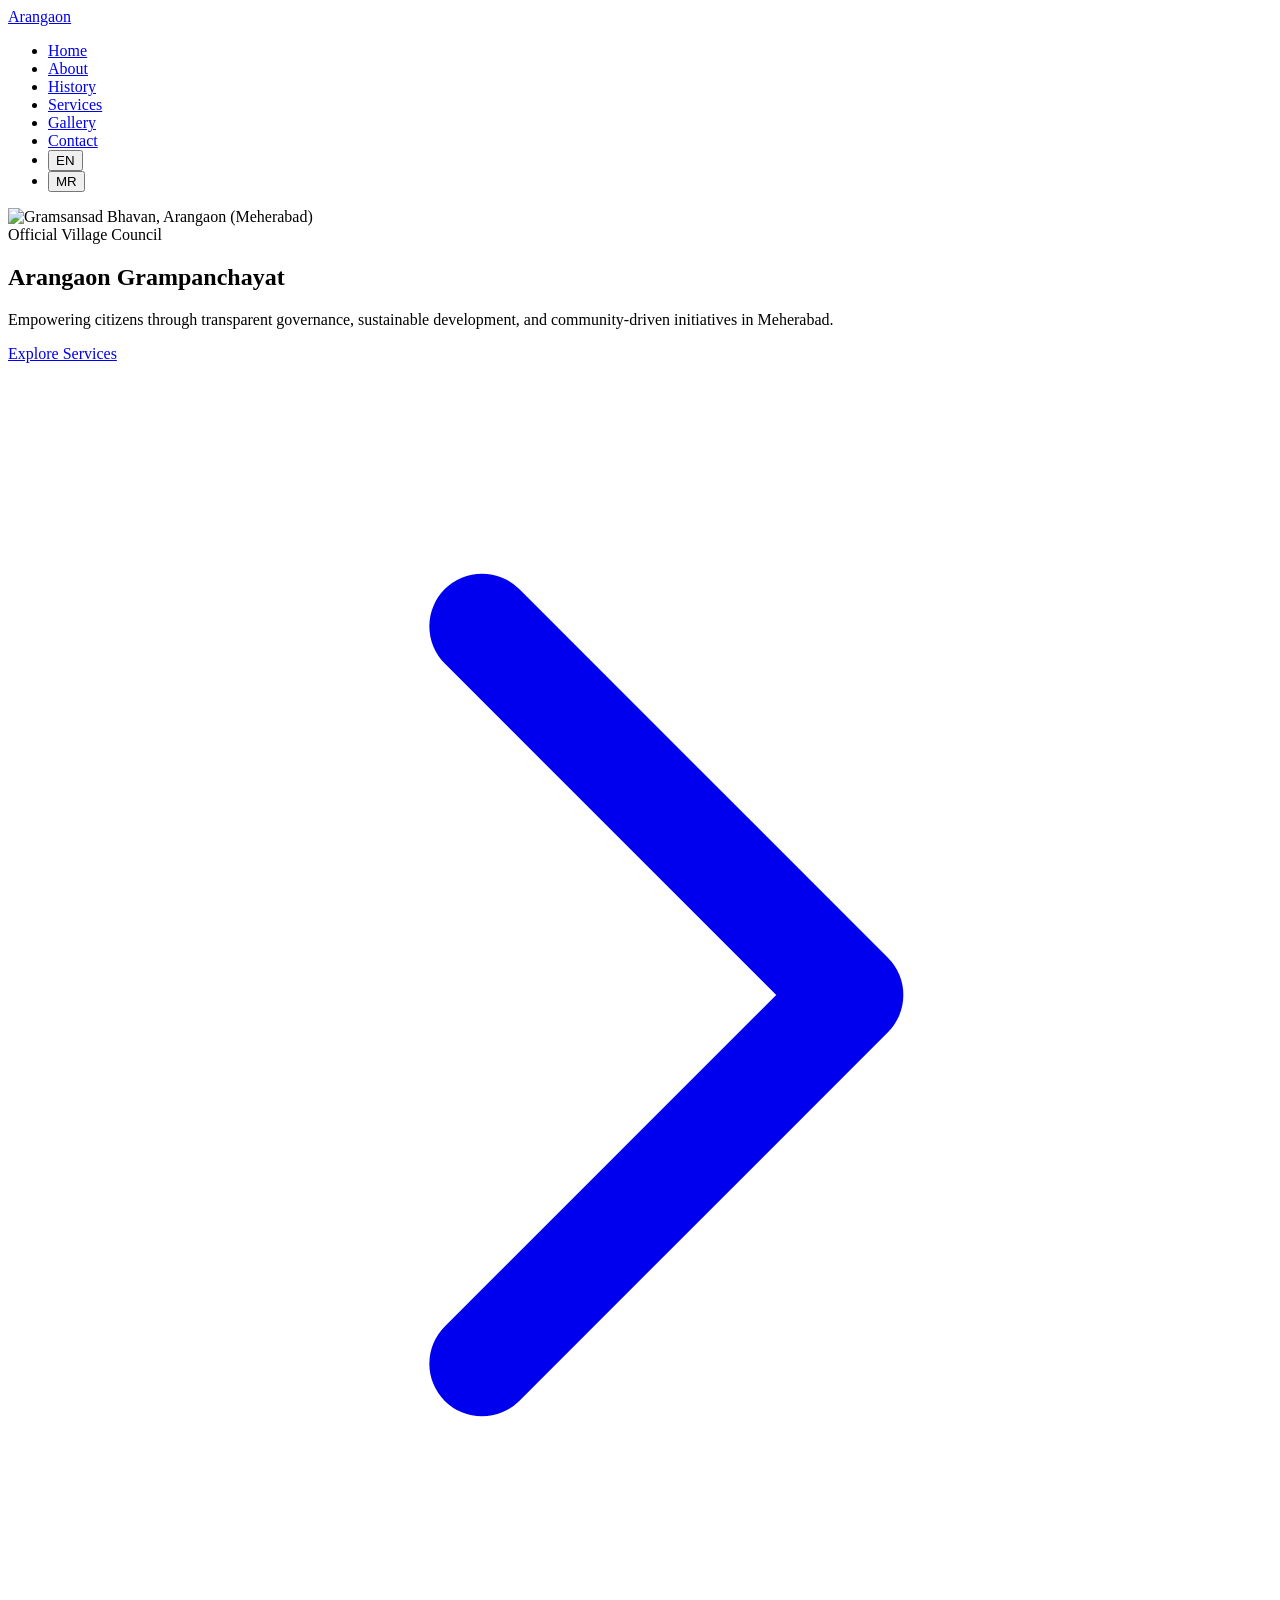
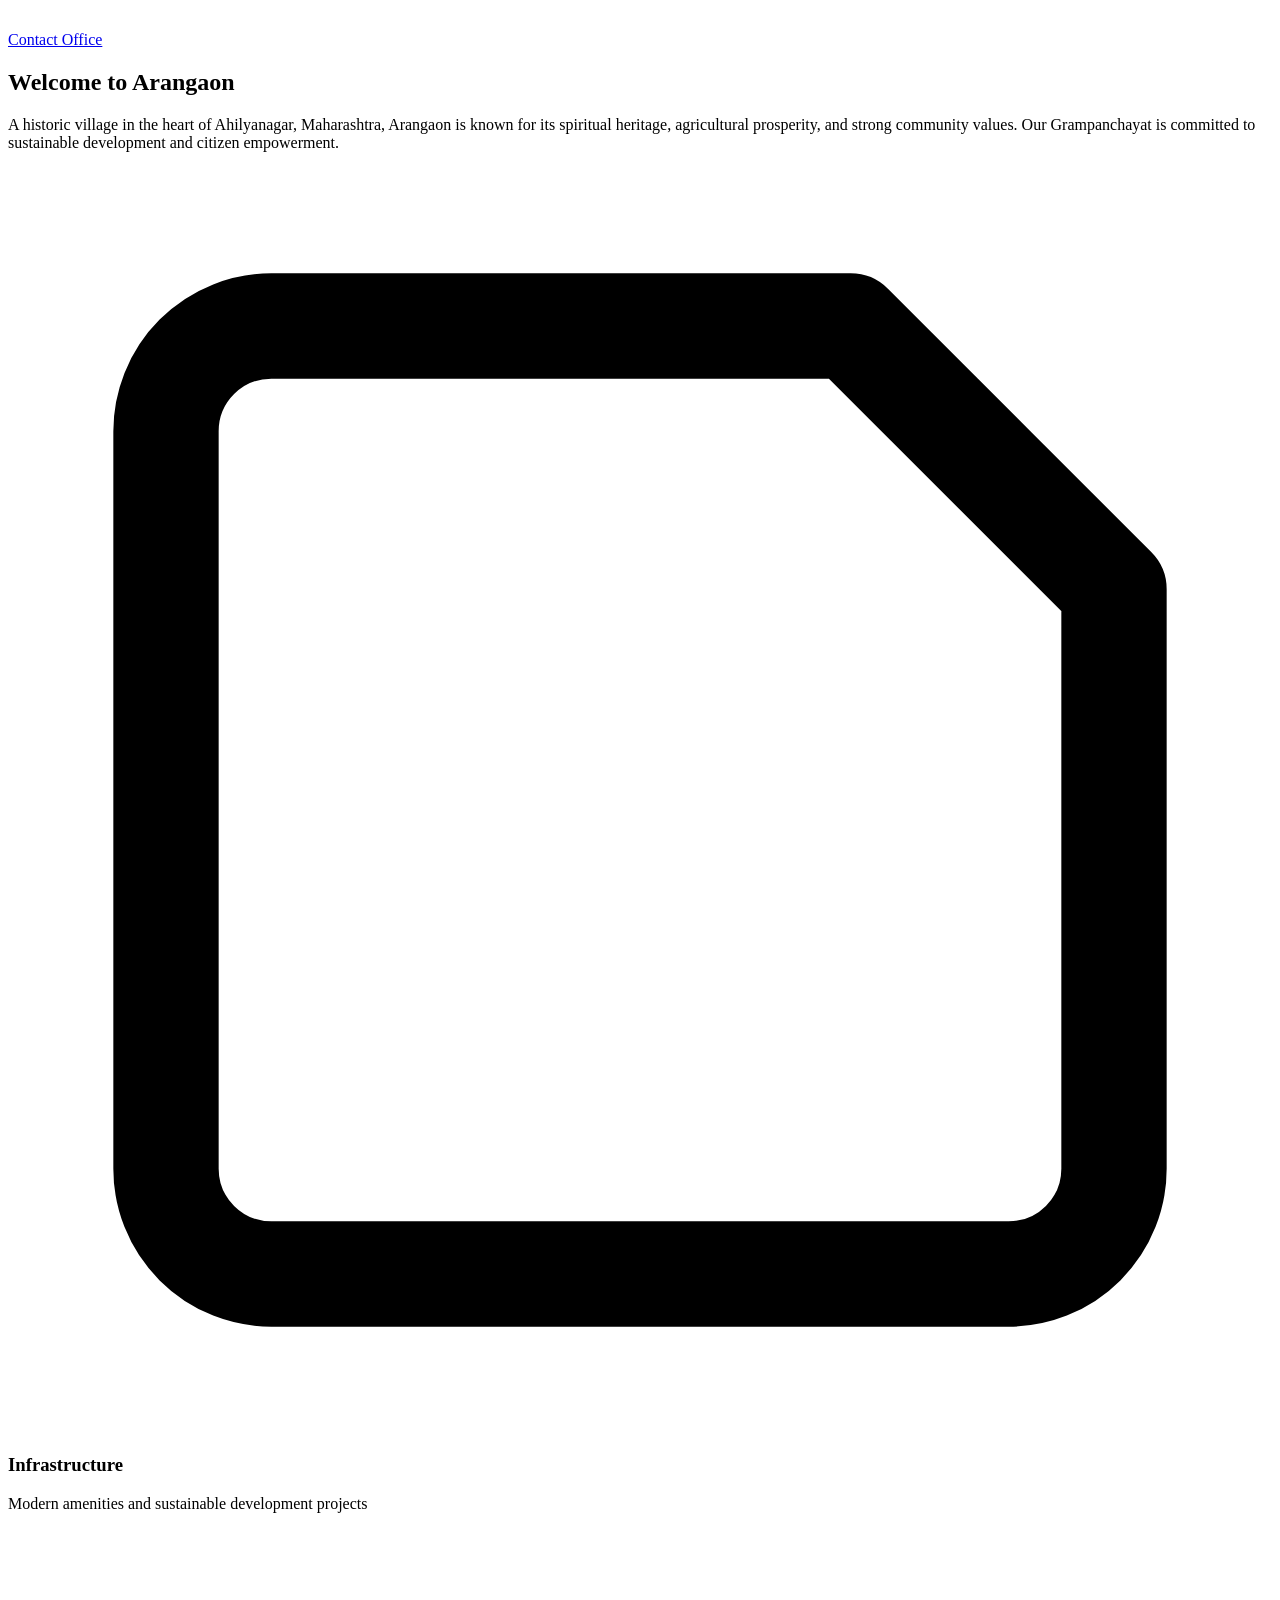
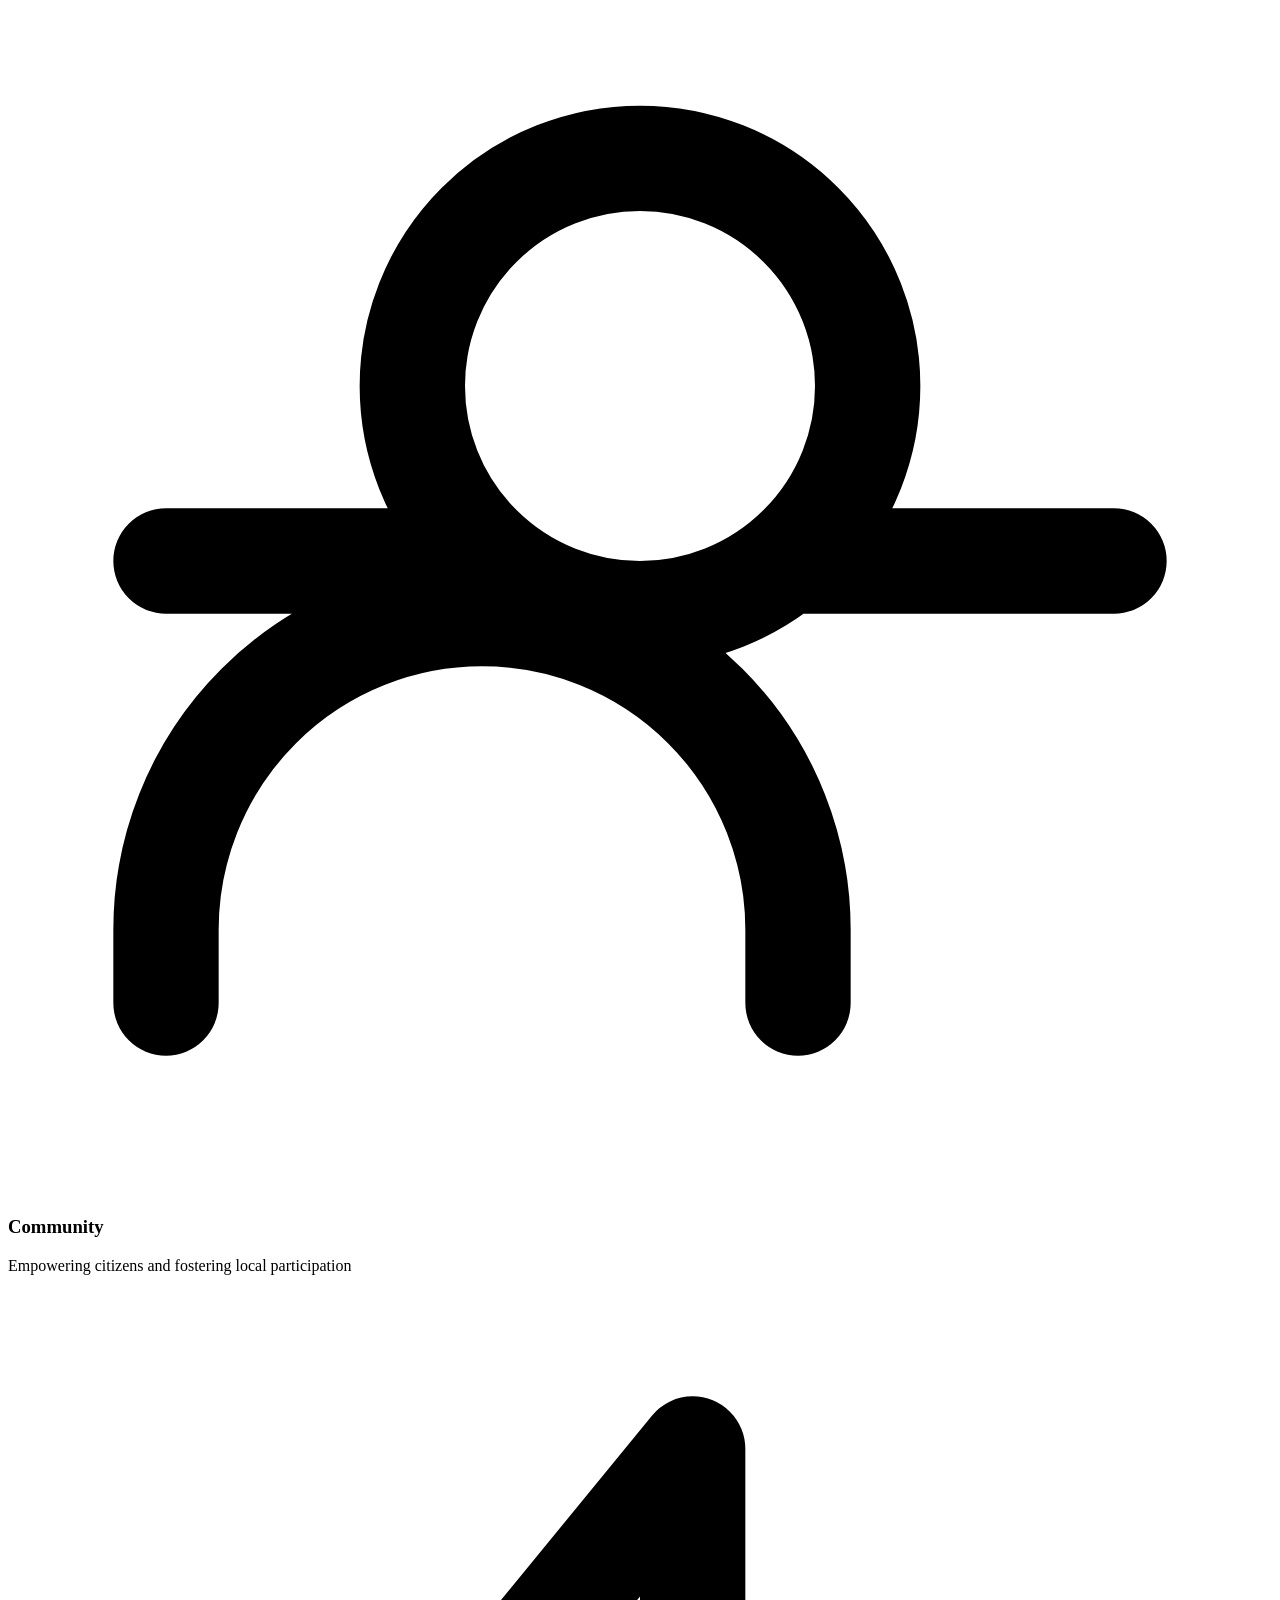
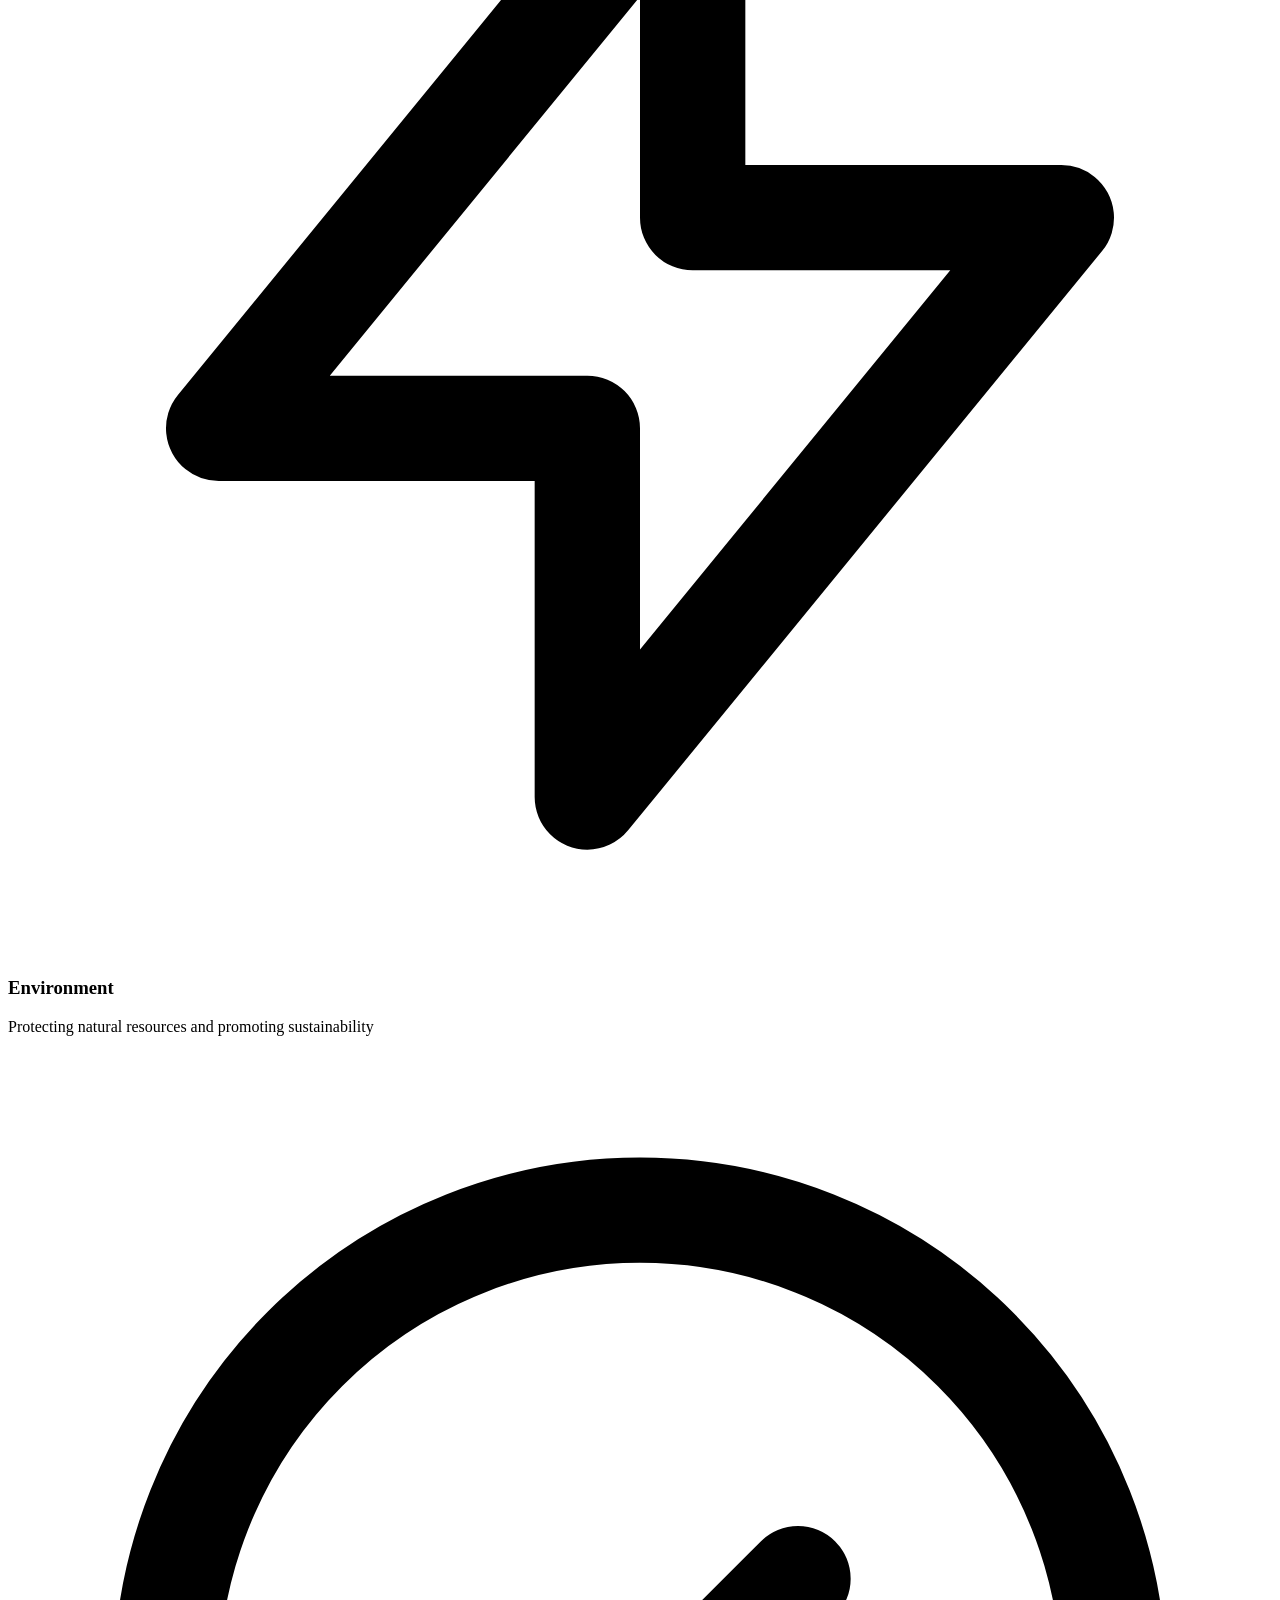
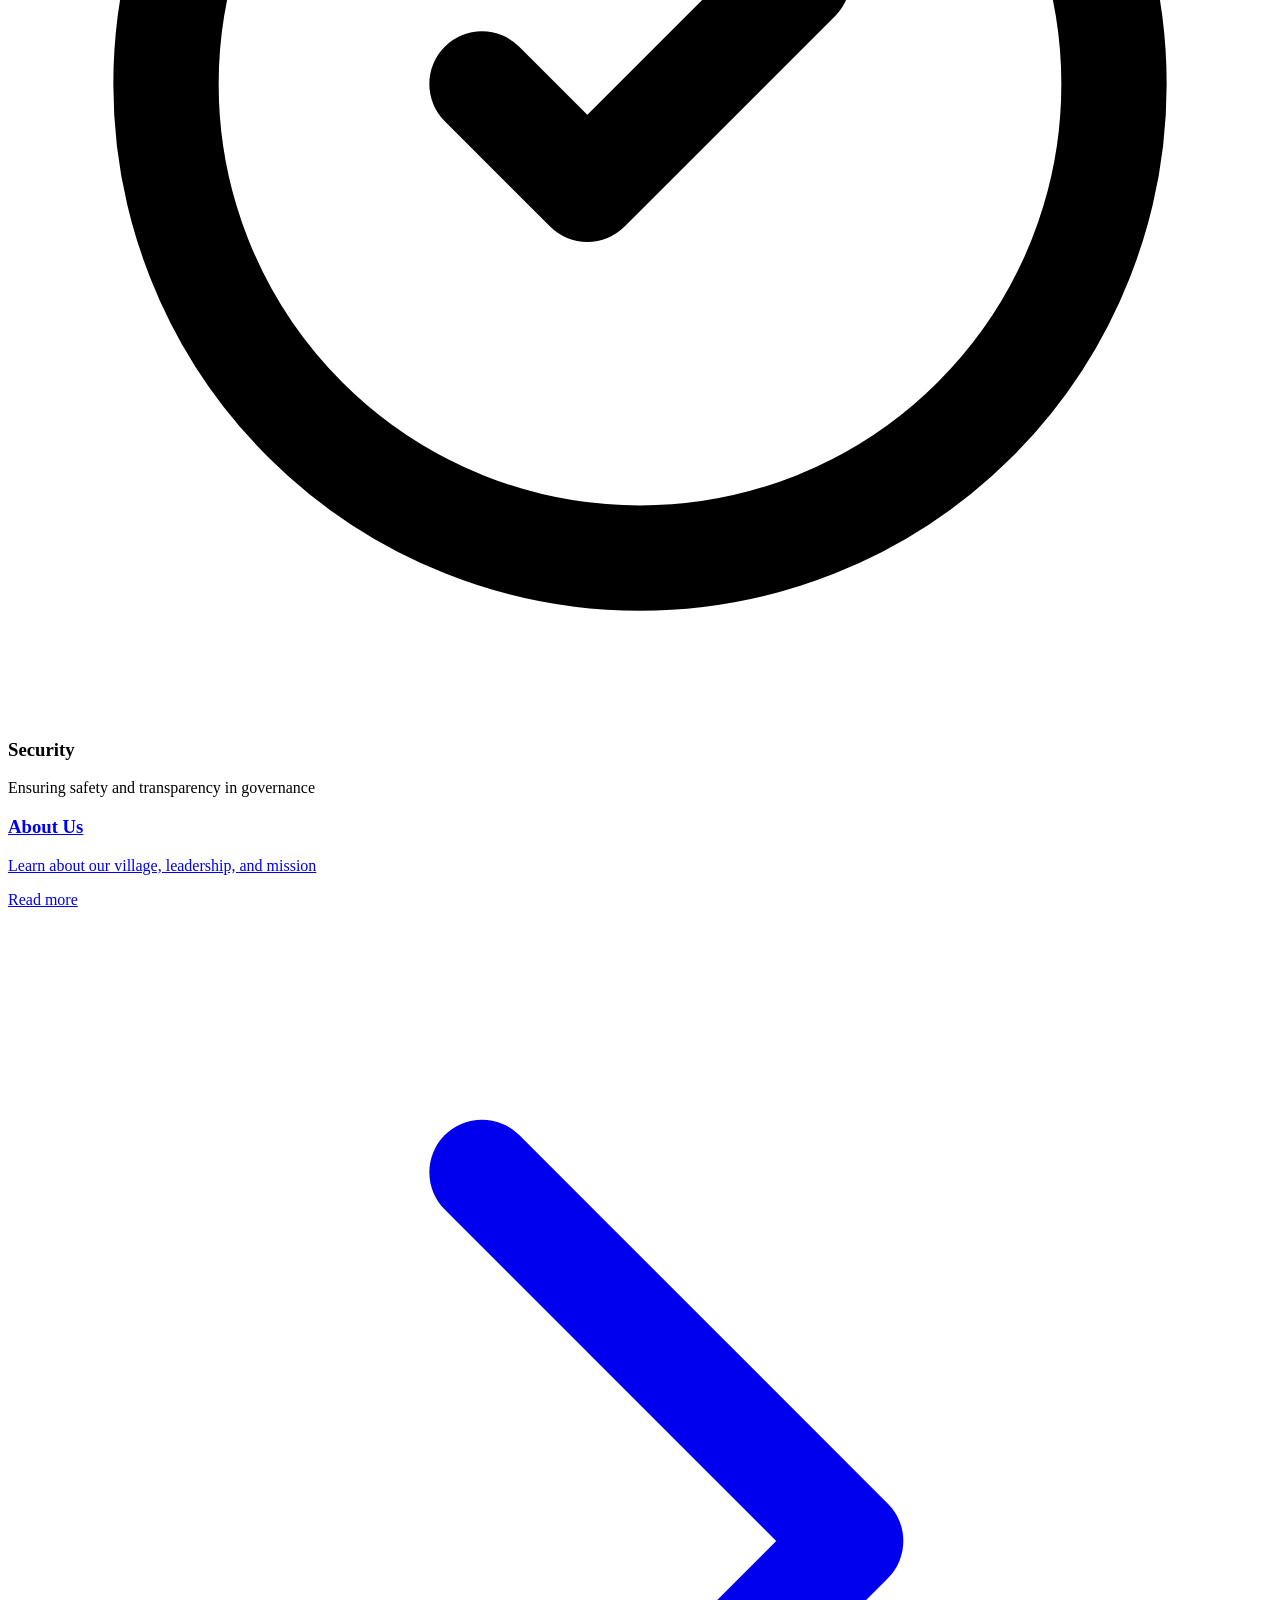
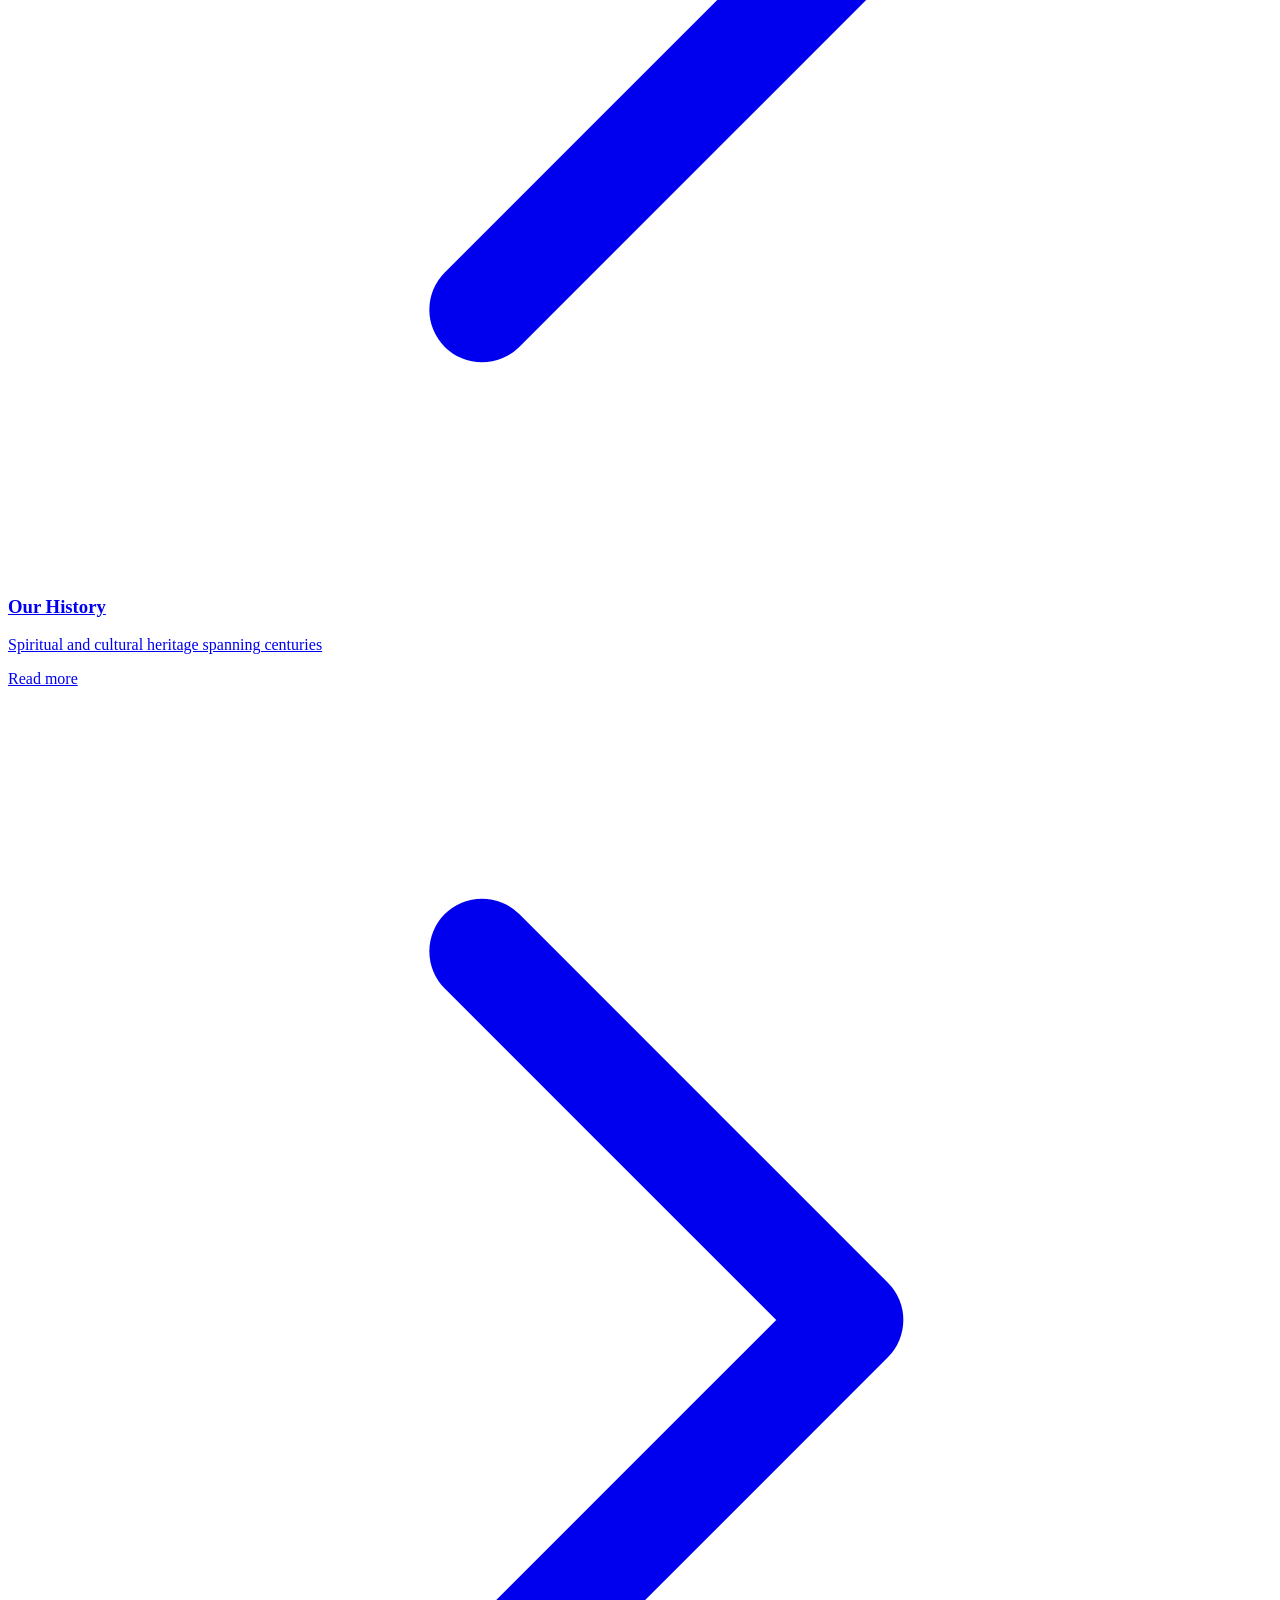
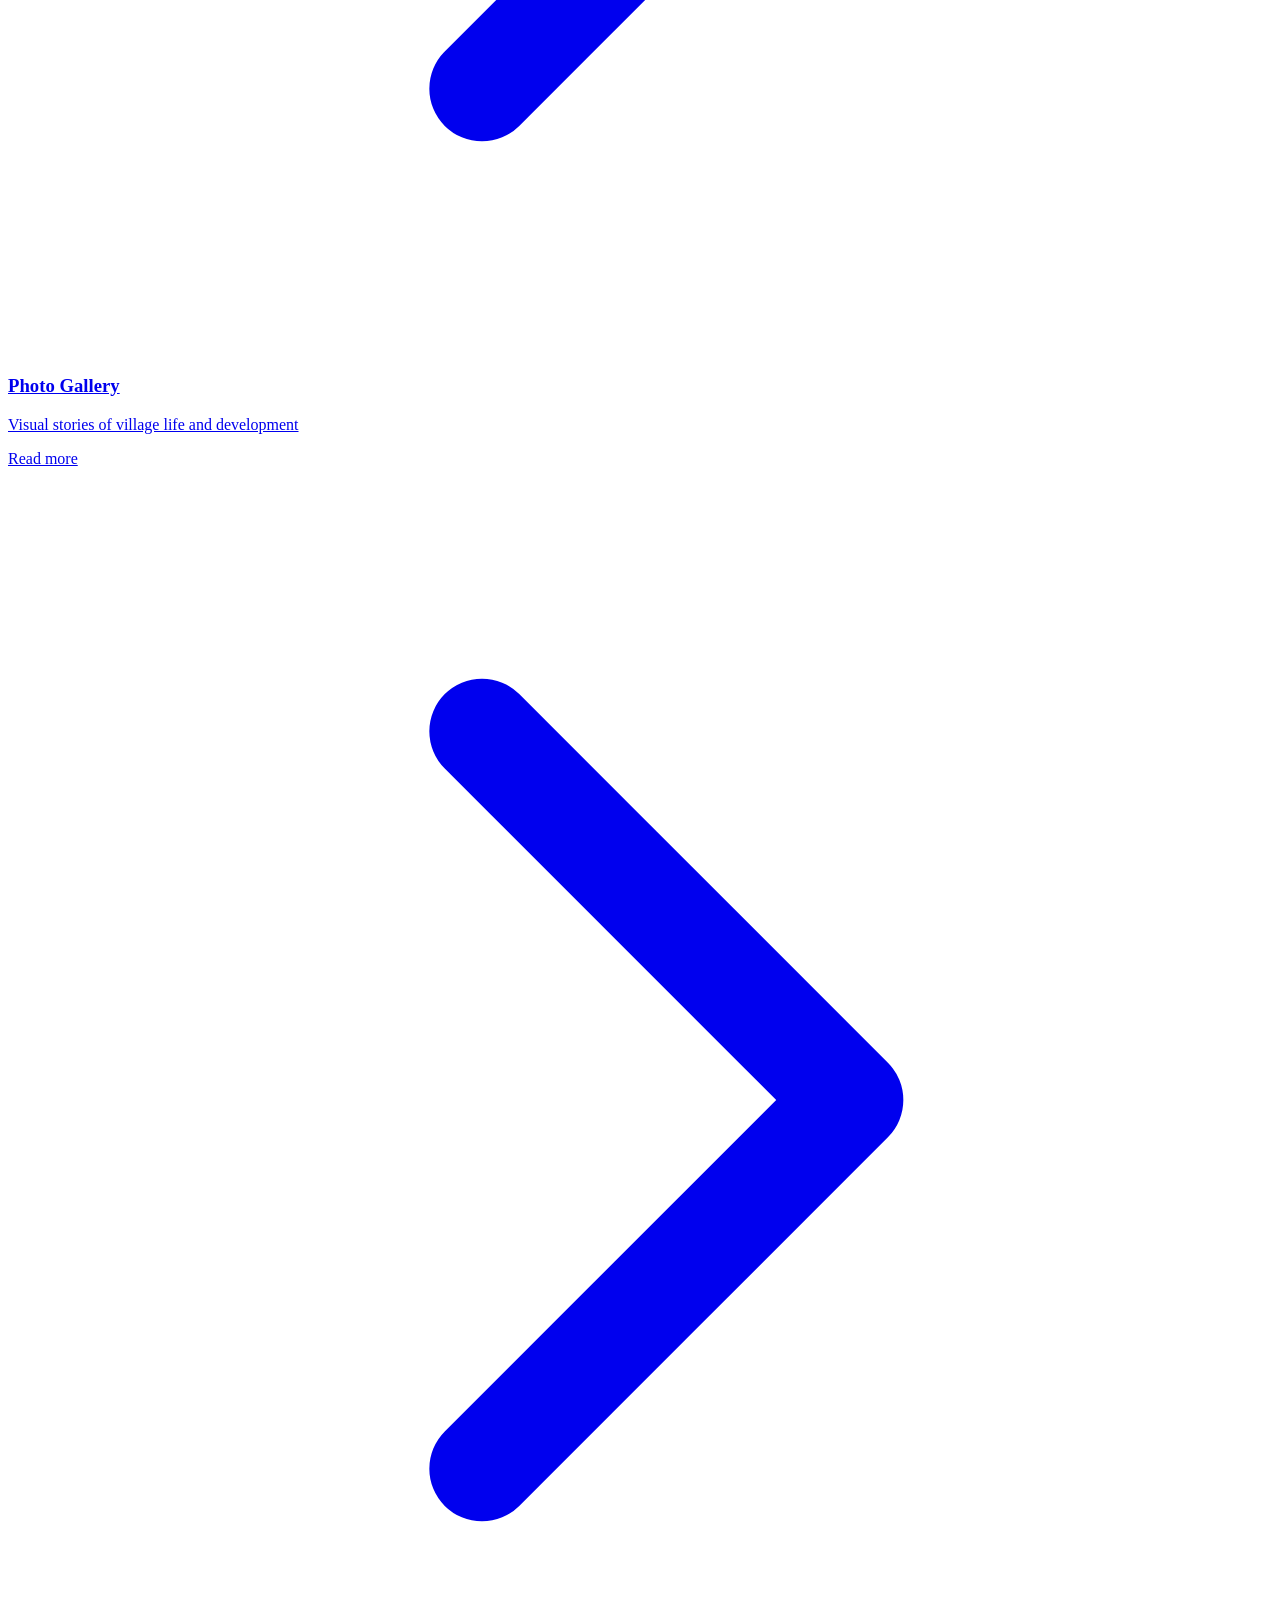
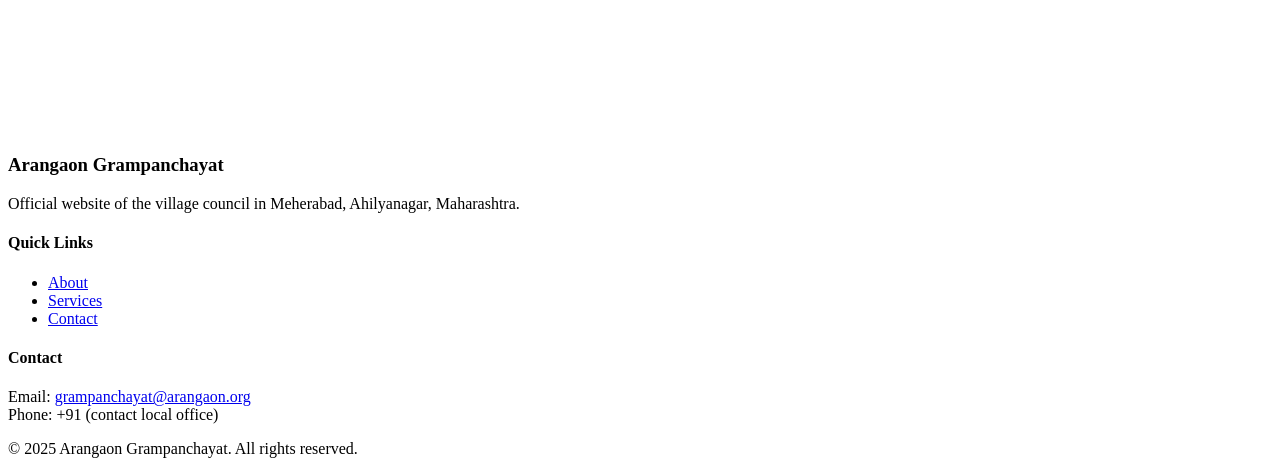
==== index.html @ 2f435598 "Refactor index.html for SEO and layout improvements Updated meta tags for SEO and improved structure" ====
<!DOCTYPE html>
<html lang="en">
<head>
  <meta charset="UTF-8">
  <meta name="viewport" content="width=device-width, initial-scale=1.0">
  <title>Arangaon Grampanchayat (Meherabad) — Home</title>
  <meta name="description" content="Official home of Arangaon Grampanchayat, Meherabad. Transparent governance and citizen services.">
  <meta property="og:title" content="Arangaon Grampanchayat (Meherabad) — Official Website">
  <meta property="og:description" content="Official website of Arangaon Grampanchayat, Meherabad — a historic village in Ahilyanagar, Maharashtra.">
  <meta name="twitter:card" content="summary_large_image">
  <link rel="stylesheet" href="style.css">
</head>
<body>
  <!-- Navigation -->
  <nav class="sticky top-0 z-50 bg-card border-b">
    <div class="container mx-auto px-4 py-3 flex items-center justify-between">
      <a href="index.html" class="font-bold text-lg text-primary">Arangaon</a>
      <ul class="flex items-center gap-2 sm:gap-4">
        <li><a href="index.html" class="active">Home</a></li>
        <li><a href="about.html">About</a></li>
        <li><a href="history.html">History</a></li>
        <li><a href="services.html">Services</a></li>
        <li><a href="gallery.html">Gallery</a></li>
        <li><a href="contact.html">Contact</a></li>
        <li><button class="lang-toggle active" data-lang="en">EN</button></li>
        <li><button class="lang-toggle" data-lang="mr">MR</button></li>
      </ul>
    </div>
  </nav>

  <!-- Hero Section -->
  <section class="bg-background">
    <div class="container mx-auto px-4 pt-6">
      <div class="rounded-xl overflow-hidden border shadow-[var(--shadow-card)] bg-card">
        <img src="assets/grampanchayat-bhavan.jpeg" alt="Gramsansad Bhavan, Arangaon (Meherabad)" class="w-full h-[320px] sm:h-[440px] lg:h-[520px] object-cover object-center">
      </div>
    </div>
    <div class="container mx-auto px-4 py-10">
      <span class="inline-block px-3 py-1 rounded-full bg-accent text-accent-foreground text-xs font-medium tracking-wide" data-i18n="home.tag">Official Village Council</span>
      <h1 class="mt-4 text-3xl sm:text-5xl font-bold max-w-3xl leading-tight text-foreground" data-i18n="home.heroTitle">Arangaon Grampanchayat</h1>
      <p class="mt-4 max-w-2xl text-base sm:text-lg text-muted-foreground" data-i18n="home.heroSubtitle">Empowering citizens through transparent governance, sustainable development, and community-driven initiatives in Meherabad.</p>
      <div class="mt-7 flex flex-wrap gap-3">
        <a href="services.html" class="inline-flex items-center gap-2 px-5 py-2.5 rounded-md bg-primary text-primary-foreground font-semibold shadow-md hover:bg-primary/90">
          <span data-i18n="home.exploreServices">Explore Services</span>
          <svg class="h-4 w-4" fill="none" stroke="currentColor" viewBox="0 0 24 24"><path stroke-linecap="round" stroke-linejoin="round" stroke-width="2" d="M9 5l7 7-7 7"></path></svg>
        </a>
        <a href="contact.html" class="inline-flex items-center gap-2 px-5 py-2.5 rounded-md border border-border hover:bg-muted font-medium text-foreground">
          <span data-i18n="home.contactOffice">Contact Office</span>
        </a>
      </div>
    </div>
  </section>

  <!-- Welcome Section -->
  <section class="container mx-auto px-4 py-14">
    <div class="max-w-3xl">
      <h2 class="text-2xl sm:text-3xl font-bold text-foreground" data-i18n="home.welcomeTitle">Welcome to Arangaon</h2>
      <p class="mt-4 text-muted-foreground leading-relaxed" data-i18n="home.welcomeBody">A historic village in the heart of Ahilyanagar, Maharashtra, Arangaon is known for its spiritual heritage, agricultural prosperity, and strong community values. Our Grampanchayat is committed to sustainable development and citizen empowerment.</p>
    </div>
  </section>

  <!-- Highlights Section -->
  <section class="bg-[var(--gradient-warm)] border-y">
    <div class="container mx-auto px-4 py-14 grid gap-5 sm:grid-cols-2 lg:grid-cols-4">
      <div class="bg-card rounded-xl p-5 shadow-[var(--shadow-card)] border">
        <div class="h-10 w-10 rounded-lg bg-accent text-accent-foreground grid place-items-center mb-3">
          <svg class="h-5 w-5" fill="none" stroke="currentColor" viewBox="0 0 24 24"><path stroke-linecap="round" stroke-linejoin="round" stroke-width="2" d="M19 21H5a2 2 0 01-2-2V5a2 2 0 012-2h11l5 5v11a2 2 0 01-2 2z"></path></svg>
        </div>
        <h3 class="font-semibold" data-i18n="home.h1.title">Infrastructure</h3>
        <p class="text-sm text-muted-foreground mt-1" data-i18n="home.h1.text">Modern amenities and sustainable development projects</p>
      </div>
      <div class="bg-card rounded-xl p-5 shadow-[var(--shadow-card)] border">
        <div class="h-10 w-10 rounded-lg bg-accent text-accent-foreground grid place-items-center mb-3">
          <svg class="h-5 w-5" fill="none" stroke="currentColor" viewBox="0 0 24 24"><path stroke-linecap="round" stroke-linejoin="round" stroke-width="2" d="M12 4.354a4 4 0 110 8.646 4 4 0 010-8.646M3 20.394V19a6 6 0 0112 0v1.394M9 12H3m18 0h-6"></path></svg>
        </div>
        <h3 class="font-semibold" data-i18n="home.h2.title">Community</h3>
        <p class="text-sm text-muted-foreground mt-1" data-i18n="home.h2.text">Empowering citizens and fostering local participation</p>
      </div>
      <div class="bg-card rounded-xl p-5 shadow-[var(--shadow-card)] border">
        <div class="h-10 w-10 rounded-lg bg-accent text-accent-foreground grid place-items-center mb-3">
          <svg class="h-5 w-5" fill="none" stroke="currentColor" viewBox="0 0 24 24"><path stroke-linecap="round" stroke-linejoin="round" stroke-width="2" d="M13 10V3L4 14h7v7l9-11h-7z"></path></svg>
        </div>
        <h3 class="font-semibold" data-i18n="home.h3.title">Environment</h3>
        <p class="text-sm text-muted-foreground mt-1" data-i18n="home.h3.text">Protecting natural resources and promoting sustainability</p>
      </div>
      <div class="bg-card rounded-xl p-5 shadow-[var(--shadow-card)] border">
        <div class="h-10 w-10 rounded-lg bg-accent text-accent-foreground grid place-items-center mb-3">
          <svg class="h-5 w-5" fill="none" stroke="currentColor" viewBox="0 0 24 24"><path stroke-linecap="round" stroke-linejoin="round" stroke-width="2" d="M9 12l2 2 4-4m6 2a9 9 0 11-18 0 9 9 0 0118 0z"></path></svg>
        </div>
        <h3 class="font-semibold" data-i18n="home.h4.title">Security</h3>
        <p class="text-sm text-muted-foreground mt-1" data-i18n="home.h4.text">Ensuring safety and transparency in governance</p>
      </div>
    </div>
  </section>

  <!-- Quick Links -->
  <section class="container mx-auto px-4 py-16 grid gap-6 md:grid-cols-3">
    <a href="about.html" class="group rounded-xl border bg-card p-6 hover:shadow-[var(--shadow-elegant)] transition-shadow">
      <h3 class="font-bold text-lg group-hover:text-primary" data-i18n="home.q1.title">About Us</h3>
      <p class="text-sm text-muted-foreground mt-2" data-i18n="home.q1.text">Learn about our village, leadership, and mission</p>
      <span class="inline-flex items-center gap-1 text-primary text-sm font-medium mt-4">
        <span data-i18n="home.readMore">Read more</span>
        <svg class="h-4 w-4" fill="none" stroke="currentColor" viewBox="0 0 24 24"><path stroke-linecap="round" stroke-linejoin="round" stroke-width="2" d="M9 5l7 7-7 7"></path></svg>
      </span>
    </a>
    <a href="history.html" class="group rounded-xl border bg-card p-6 hover:shadow-[var(--shadow-elegant)] transition-shadow">
      <h3 class="font-bold text-lg group-hover:text-primary" data-i18n="home.q2.title">Our History</h3>
      <p class="text-sm text-muted-foreground mt-2" data-i18n="home.q2.text">Spiritual and cultural heritage spanning centuries</p>
      <span class="inline-flex items-center gap-1 text-primary text-sm font-medium mt-4">
        <span data-i18n="home.readMore">Read more</span>
        <svg class="h-4 w-4" fill="none" stroke="currentColor" viewBox="0 0 24 24"><path stroke-linecap="round" stroke-linejoin="round" stroke-width="2" d="M9 5l7 7-7 7"></path></svg>
      </span>
    </a>
    <a href="gallery.html" class="group rounded-xl border bg-card p-6 hover:shadow-[var(--shadow-elegant)] transition-shadow">
      <h3 class="font-bold text-lg group-hover:text-primary" data-i18n="home.q3.title">Photo Gallery</h3>
      <p class="text-sm text-muted-foreground mt-2" data-i18n="home.q3.text">Visual stories of village life and development</p>
      <span class="inline-flex items-center gap-1 text-primary text-sm font-medium mt-4">
        <span data-i18n="home.readMore">Read more</span>
        <svg class="h-4 w-4" fill="none" stroke="currentColor" viewBox="0 0 24 24"><path stroke-linecap="round" stroke-linejoin="round" stroke-width="2" d="M9 5l7 7-7 7"></path></svg>
      </span>
    </a>
  </section>

  <!-- Footer -->
  <footer class="bg-card border-t mt-16">
    <div class="container mx-auto px-4 py-8">
      <div class="grid gap-8 md:grid-cols-3 mb-8">
        <div>
          <h3 class="font-bold text-foreground mb-3">Arangaon Grampanchayat</h3>
          <p class="text-sm text-muted-foreground">Official website of the village council in Meherabad, Ahilyanagar, Maharashtra.</p>
        </div>
        <div>
          <h4 class="font-semibold text-foreground mb-3">Quick Links</h4>
          <ul class="space-y-2 text-sm">
            <li><a href="about.html" class="text-muted-foreground hover:text-primary">About</a></li>
            <li><a href="services.html" class="text-muted-foreground hover:text-primary">Services</a></li>
            <li><a href="contact.html" class="text-muted-foreground hover:text-primary">Contact</a></li>
          </ul>
        </div>
        <div>
          <h4 class="font-semibold text-foreground mb-3">Contact</h4>
          <p class="text-sm text-muted-foreground">
            Email: <a href="mailto:grampanchayat@arangaon.org" class="text-primary">grampanchayat@arangaon.org</a><br>
            Phone: +91 (contact local office)
          </p>
        </div>
      </div>
      <div class="border-t pt-6 text-center text-sm text-muted-foreground">
        <p>&copy; 2025 Arangaon Grampanchayat. All rights reserved.</p>
      </div>
    </div>
  </footer>

  <script src="app.js"></script>
</body>
</html>
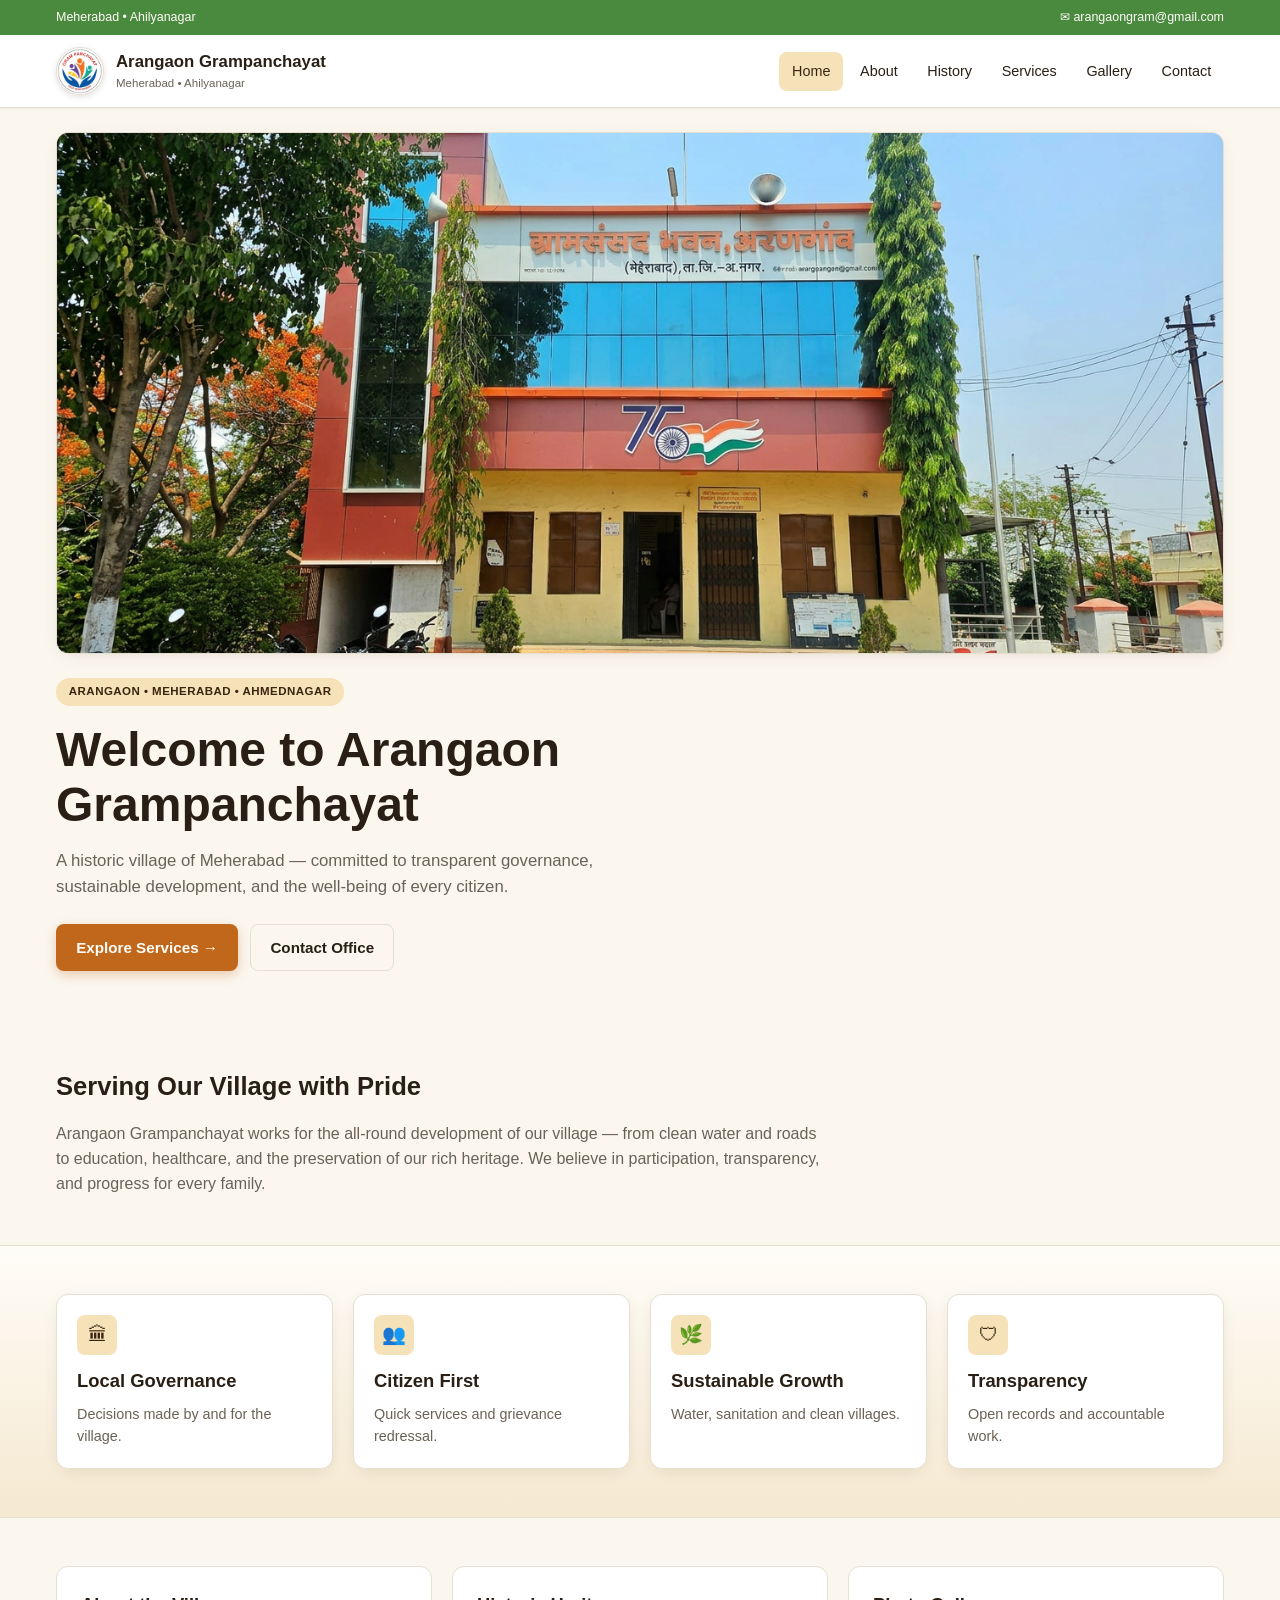
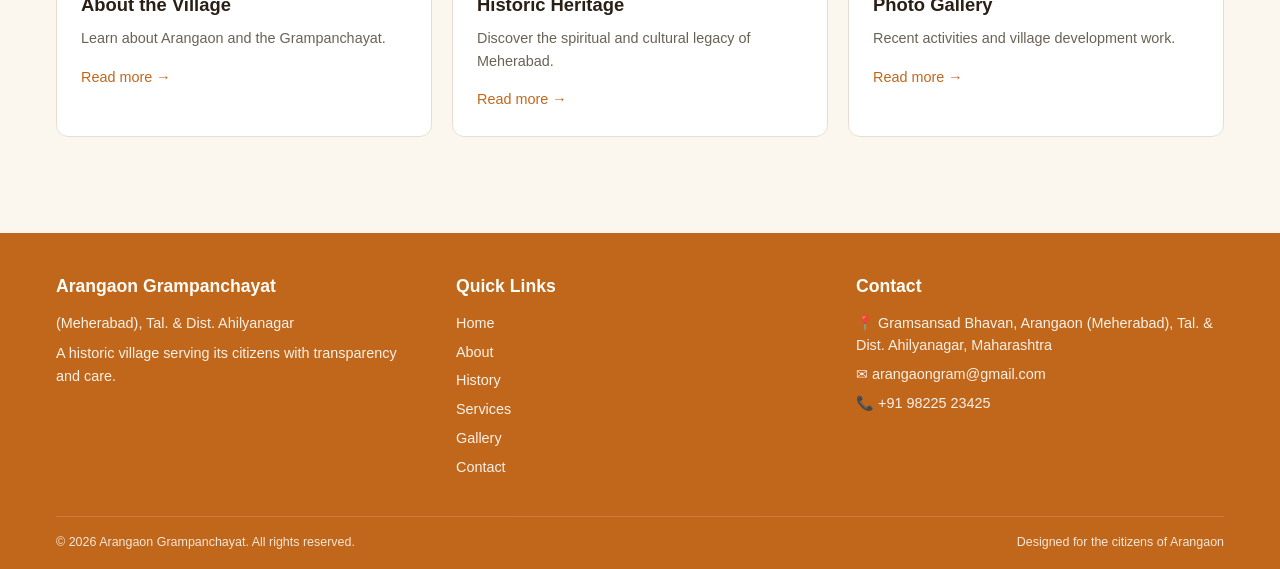
==== commit 81116a9f: "Add files via upload" ====
--- a/index.html
+++ b/index.html
@@ -1,156 +1,104 @@
 <!DOCTYPE html>
 <html lang="en">
 <head>
-  <meta charset="UTF-8">
-  <meta name="viewport" content="width=device-width, initial-scale=1.0">
-  <title>Arangaon Grampanchayat (Meherabad) — Home</title>
-  <meta name="description" content="Official home of Arangaon Grampanchayat, Meherabad. Transparent governance and citizen services.">
-  <meta property="og:title" content="Arangaon Grampanchayat (Meherabad) — Official Website">
-  <meta property="og:description" content="Official website of Arangaon Grampanchayat, Meherabad — a historic village in Ahilyanagar, Maharashtra.">
-  <meta name="twitter:card" content="summary_large_image">
-  <link rel="stylesheet" href="style.css">
+<meta charset="UTF-8">
+<meta name="viewport" content="width=device-width, initial-scale=1.0">
+<title>Arangaon Grampanchayat (Meherabad) — Home</title>
+<meta name="description" content="Official home of Arangaon Grampanchayat, Meherabad. Transparent governance and citizen services.">
+<link rel="stylesheet" href="styles.css">
+<link rel="icon" href="assets/grampanchayat-logo.webp">
 </head>
 <body>
-  <!-- Navigation -->
-  <nav class="sticky top-0 z-50 bg-card border-b">
-    <div class="container mx-auto px-4 py-3 flex items-center justify-between">
-      <a href="index.html" class="font-bold text-lg text-primary">Arangaon</a>
-      <ul class="flex items-center gap-2 sm:gap-4">
-        <li><a href="index.html" class="active">Home</a></li>
-        <li><a href="about.html">About</a></li>
-        <li><a href="history.html">History</a></li>
-        <li><a href="services.html">Services</a></li>
-        <li><a href="gallery.html">Gallery</a></li>
-        <li><a href="contact.html">Contact</a></li>
-        <li><button class="lang-toggle active" data-lang="en">EN</button></li>
-        <li><button class="lang-toggle" data-lang="mr">MR</button></li>
-      </ul>
+<div class="utility">
+  <div class="container">
+    <span>Meherabad • Ahilyanagar</span>
+    <a href="mailto:arangaongram@gmail.com">✉ arangaongram@gmail.com</a>
+  </div>
+</div>
+<header class="site-header">
+  <div class="container">
+    <a href="index.html" class="brand">
+      <img src="assets/grampanchayat-logo.webp" alt="Arangaon Grampanchayat logo">
+      <div>
+        <div class="name">Arangaon Grampanchayat</div>
+        <div class="loc">Meherabad • Ahilyanagar</div>
+      </div>
+    </a>
+    <nav class="nav"><a href="index.html" class="active">Home</a><a href="about.html">About</a><a href="history.html">History</a><a href="services.html">Services</a><a href="gallery.html">Gallery</a><a href="contact.html">Contact</a></nav>
+  </div>
+</header>
+<main>
+<section style="padding-top:1.5rem;">
+  <div class="container">
+    <div class="hero-image">
+      <img src="assets/grampanchayat-bhavan.jpeg" alt="Gramsansad Bhavan, Arangaon (Meherabad)">
     </div>
-  </nav>
+    <span class="tag">ARANGAON • MEHERABAD • AHMEDNAGAR</span>
+    <h1 class="hero-title">Welcome to Arangaon Grampanchayat</h1>
+    <p class="hero-sub">A historic village of Meherabad — committed to transparent governance, sustainable development, and the well-being of every citizen.</p>
+    <div class="hero-cta">
+      <a class="btn btn-primary" href="services.html">Explore Services →</a>
+      <a class="btn btn-outline" href="contact.html">Contact Office</a>
+    </div>
+  </div>
+</section>
 
-  <!-- Hero Section -->
-  <section class="bg-background">
-    <div class="container mx-auto px-4 pt-6">
-      <div class="rounded-xl overflow-hidden border shadow-[var(--shadow-card)] bg-card">
-        <img src="assets/grampanchayat-bhavan.jpeg" alt="Gramsansad Bhavan, Arangaon (Meherabad)" class="w-full h-[320px] sm:h-[440px] lg:h-[520px] object-cover object-center">
+<section>
+  <div class="container">
+    <div style="max-width:48rem;">
+      <h2>Serving Our Village with Pride</h2>
+      <p class="muted mt-2">Arangaon Grampanchayat works for the all-round development of our village — from clean water and roads to education, healthcare, and the preservation of our rich heritage. We believe in participation, transparency, and progress for every family.</p>
+    </div>
+  </div>
+</section>
+
+<section class="warm-band">
+  <div class="container">
+    <div class="grid grid-4">
+      <div class="card"><div class="icon-box">🏛</div><h3>Local Governance</h3><p class="muted mt-1" style="font-size:0.9rem;">Decisions made by and for the village.</p></div>
+      <div class="card"><div class="icon-box">👥</div><h3>Citizen First</h3><p class="muted mt-1" style="font-size:0.9rem;">Quick services and grievance redressal.</p></div>
+      <div class="card"><div class="icon-box">🌿</div><h3>Sustainable Growth</h3><p class="muted mt-1" style="font-size:0.9rem;">Water, sanitation and clean villages.</p></div>
+      <div class="card"><div class="icon-box">🛡</div><h3>Transparency</h3><p class="muted mt-1" style="font-size:0.9rem;">Open records and accountable work.</p></div>
+    </div>
+  </div>
+</section>
+
+<section>
+  <div class="container">
+    <div class="grid grid-3">
+      <a href="about.html" class="qcard"><h3>About the Village</h3><p class="muted mt-1" style="font-size:0.9rem;">Learn about Arangaon and the Grampanchayat.</p><span class="more">Read more →</span></a>
+      <a href="history.html" class="qcard"><h3>Historic Heritage</h3><p class="muted mt-1" style="font-size:0.9rem;">Discover the spiritual and cultural legacy of Meherabad.</p><span class="more">Read more →</span></a>
+      <a href="gallery.html" class="qcard"><h3>Photo Gallery</h3><p class="muted mt-1" style="font-size:0.9rem;">Recent activities and village development work.</p><span class="more">Read more →</span></a>
+    </div>
+  </div>
+</section>
+</main>
+<footer class="site-footer">
+  <div class="container">
+    <div class="footer-grid">
+      <div>
+        <h3>Arangaon Grampanchayat</h3>
+        <p style="opacity:0.92;font-size:0.9rem;">(Meherabad), Tal. & Dist. Ahilyanagar</p>
+        <p style="opacity:0.92;font-size:0.9rem;margin-top:0.5rem;">A historic village serving its citizens with transparency and care.</p>
+      </div>
+      <div>
+        <h3>Quick Links</h3>
+        <ul><li><a href="index.html">Home</a></li><li><a href="about.html">About</a></li><li><a href="history.html">History</a></li><li><a href="services.html">Services</a></li><li><a href="gallery.html">Gallery</a></li><li><a href="contact.html">Contact</a></li></ul>
+      </div>
+      <div>
+        <h3>Contact</h3>
+        <ul>
+          <li>📍 Gramsansad Bhavan, Arangaon (Meherabad), Tal. & Dist. Ahilyanagar, Maharashtra</li>
+          <li>✉ <a href="mailto:arangaongram@gmail.com">arangaongram@gmail.com</a></li>
+          <li>📞 +91 98225 23425</li>
+        </ul>
       </div>
     </div>
-    <div class="container mx-auto px-4 py-10">
-      <span class="inline-block px-3 py-1 rounded-full bg-accent text-accent-foreground text-xs font-medium tracking-wide" data-i18n="home.tag">Official Village Council</span>
-      <h1 class="mt-4 text-3xl sm:text-5xl font-bold max-w-3xl leading-tight text-foreground" data-i18n="home.heroTitle">Arangaon Grampanchayat</h1>
-      <p class="mt-4 max-w-2xl text-base sm:text-lg text-muted-foreground" data-i18n="home.heroSubtitle">Empowering citizens through transparent governance, sustainable development, and community-driven initiatives in Meherabad.</p>
-      <div class="mt-7 flex flex-wrap gap-3">
-        <a href="services.html" class="inline-flex items-center gap-2 px-5 py-2.5 rounded-md bg-primary text-primary-foreground font-semibold shadow-md hover:bg-primary/90">
-          <span data-i18n="home.exploreServices">Explore Services</span>
-          <svg class="h-4 w-4" fill="none" stroke="currentColor" viewBox="0 0 24 24"><path stroke-linecap="round" stroke-linejoin="round" stroke-width="2" d="M9 5l7 7-7 7"></path></svg>
-        </a>
-        <a href="contact.html" class="inline-flex items-center gap-2 px-5 py-2.5 rounded-md border border-border hover:bg-muted font-medium text-foreground">
-          <span data-i18n="home.contactOffice">Contact Office</span>
-        </a>
-      </div>
+    <div class="footer-bottom">
+      <span>© 2026 Arangaon Grampanchayat. All rights reserved.</span>
+      <span>Designed for the citizens of Arangaon</span>
     </div>
-  </section>
-
-  <!-- Welcome Section -->
-  <section class="container mx-auto px-4 py-14">
-    <div class="max-w-3xl">
-      <h2 class="text-2xl sm:text-3xl font-bold text-foreground" data-i18n="home.welcomeTitle">Welcome to Arangaon</h2>
-      <p class="mt-4 text-muted-foreground leading-relaxed" data-i18n="home.welcomeBody">A historic village in the heart of Ahilyanagar, Maharashtra, Arangaon is known for its spiritual heritage, agricultural prosperity, and strong community values. Our Grampanchayat is committed to sustainable development and citizen empowerment.</p>
-    </div>
-  </section>
-
-  <!-- Highlights Section -->
-  <section class="bg-[var(--gradient-warm)] border-y">
-    <div class="container mx-auto px-4 py-14 grid gap-5 sm:grid-cols-2 lg:grid-cols-4">
-      <div class="bg-card rounded-xl p-5 shadow-[var(--shadow-card)] border">
-        <div class="h-10 w-10 rounded-lg bg-accent text-accent-foreground grid place-items-center mb-3">
-          <svg class="h-5 w-5" fill="none" stroke="currentColor" viewBox="0 0 24 24"><path stroke-linecap="round" stroke-linejoin="round" stroke-width="2" d="M19 21H5a2 2 0 01-2-2V5a2 2 0 012-2h11l5 5v11a2 2 0 01-2 2z"></path></svg>
-        </div>
-        <h3 class="font-semibold" data-i18n="home.h1.title">Infrastructure</h3>
-        <p class="text-sm text-muted-foreground mt-1" data-i18n="home.h1.text">Modern amenities and sustainable development projects</p>
-      </div>
-      <div class="bg-card rounded-xl p-5 shadow-[var(--shadow-card)] border">
-        <div class="h-10 w-10 rounded-lg bg-accent text-accent-foreground grid place-items-center mb-3">
-          <svg class="h-5 w-5" fill="none" stroke="currentColor" viewBox="0 0 24 24"><path stroke-linecap="round" stroke-linejoin="round" stroke-width="2" d="M12 4.354a4 4 0 110 8.646 4 4 0 010-8.646M3 20.394V19a6 6 0 0112 0v1.394M9 12H3m18 0h-6"></path></svg>
-        </div>
-        <h3 class="font-semibold" data-i18n="home.h2.title">Community</h3>
-        <p class="text-sm text-muted-foreground mt-1" data-i18n="home.h2.text">Empowering citizens and fostering local participation</p>
-      </div>
-      <div class="bg-card rounded-xl p-5 shadow-[var(--shadow-card)] border">
-        <div class="h-10 w-10 rounded-lg bg-accent text-accent-foreground grid place-items-center mb-3">
-          <svg class="h-5 w-5" fill="none" stroke="currentColor" viewBox="0 0 24 24"><path stroke-linecap="round" stroke-linejoin="round" stroke-width="2" d="M13 10V3L4 14h7v7l9-11h-7z"></path></svg>
-        </div>
-        <h3 class="font-semibold" data-i18n="home.h3.title">Environment</h3>
-        <p class="text-sm text-muted-foreground mt-1" data-i18n="home.h3.text">Protecting natural resources and promoting sustainability</p>
-      </div>
-      <div class="bg-card rounded-xl p-5 shadow-[var(--shadow-card)] border">
-        <div class="h-10 w-10 rounded-lg bg-accent text-accent-foreground grid place-items-center mb-3">
-          <svg class="h-5 w-5" fill="none" stroke="currentColor" viewBox="0 0 24 24"><path stroke-linecap="round" stroke-linejoin="round" stroke-width="2" d="M9 12l2 2 4-4m6 2a9 9 0 11-18 0 9 9 0 0118 0z"></path></svg>
-        </div>
-        <h3 class="font-semibold" data-i18n="home.h4.title">Security</h3>
-        <p class="text-sm text-muted-foreground mt-1" data-i18n="home.h4.text">Ensuring safety and transparency in governance</p>
-      </div>
-    </div>
-  </section>
-
-  <!-- Quick Links -->
-  <section class="container mx-auto px-4 py-16 grid gap-6 md:grid-cols-3">
-    <a href="about.html" class="group rounded-xl border bg-card p-6 hover:shadow-[var(--shadow-elegant)] transition-shadow">
-      <h3 class="font-bold text-lg group-hover:text-primary" data-i18n="home.q1.title">About Us</h3>
-      <p class="text-sm text-muted-foreground mt-2" data-i18n="home.q1.text">Learn about our village, leadership, and mission</p>
-      <span class="inline-flex items-center gap-1 text-primary text-sm font-medium mt-4">
-        <span data-i18n="home.readMore">Read more</span>
-        <svg class="h-4 w-4" fill="none" stroke="currentColor" viewBox="0 0 24 24"><path stroke-linecap="round" stroke-linejoin="round" stroke-width="2" d="M9 5l7 7-7 7"></path></svg>
-      </span>
-    </a>
-    <a href="history.html" class="group rounded-xl border bg-card p-6 hover:shadow-[var(--shadow-elegant)] transition-shadow">
-      <h3 class="font-bold text-lg group-hover:text-primary" data-i18n="home.q2.title">Our History</h3>
-      <p class="text-sm text-muted-foreground mt-2" data-i18n="home.q2.text">Spiritual and cultural heritage spanning centuries</p>
-      <span class="inline-flex items-center gap-1 text-primary text-sm font-medium mt-4">
-        <span data-i18n="home.readMore">Read more</span>
-        <svg class="h-4 w-4" fill="none" stroke="currentColor" viewBox="0 0 24 24"><path stroke-linecap="round" stroke-linejoin="round" stroke-width="2" d="M9 5l7 7-7 7"></path></svg>
-      </span>
-    </a>
-    <a href="gallery.html" class="group rounded-xl border bg-card p-6 hover:shadow-[var(--shadow-elegant)] transition-shadow">
-      <h3 class="font-bold text-lg group-hover:text-primary" data-i18n="home.q3.title">Photo Gallery</h3>
-      <p class="text-sm text-muted-foreground mt-2" data-i18n="home.q3.text">Visual stories of village life and development</p>
-      <span class="inline-flex items-center gap-1 text-primary text-sm font-medium mt-4">
-        <span data-i18n="home.readMore">Read more</span>
-        <svg class="h-4 w-4" fill="none" stroke="currentColor" viewBox="0 0 24 24"><path stroke-linecap="round" stroke-linejoin="round" stroke-width="2" d="M9 5l7 7-7 7"></path></svg>
-      </span>
-    </a>
-  </section>
-
-  <!-- Footer -->
-  <footer class="bg-card border-t mt-16">
-    <div class="container mx-auto px-4 py-8">
-      <div class="grid gap-8 md:grid-cols-3 mb-8">
-        <div>
-          <h3 class="font-bold text-foreground mb-3">Arangaon Grampanchayat</h3>
-          <p class="text-sm text-muted-foreground">Official website of the village council in Meherabad, Ahilyanagar, Maharashtra.</p>
-        </div>
-        <div>
-          <h4 class="font-semibold text-foreground mb-3">Quick Links</h4>
-          <ul class="space-y-2 text-sm">
-            <li><a href="about.html" class="text-muted-foreground hover:text-primary">About</a></li>
-            <li><a href="services.html" class="text-muted-foreground hover:text-primary">Services</a></li>
-            <li><a href="contact.html" class="text-muted-foreground hover:text-primary">Contact</a></li>
-          </ul>
-        </div>
-        <div>
-          <h4 class="font-semibold text-foreground mb-3">Contact</h4>
-          <p class="text-sm text-muted-foreground">
-            Email: <a href="mailto:grampanchayat@arangaon.org" class="text-primary">grampanchayat@arangaon.org</a><br>
-            Phone: +91 (contact local office)
-          </p>
-        </div>
-      </div>
-      <div class="border-t pt-6 text-center text-sm text-muted-foreground">
-        <p>&copy; 2025 Arangaon Grampanchayat. All rights reserved.</p>
-      </div>
-    </div>
-  </footer>
-
-  <script src="app.js"></script>
+  </div>
+</footer>
 </body>
-</html>
+</html>
--- a/styles.css
+++ b/styles.css
@@ -0,0 +1,315 @@
+/* Arangaon Grampanchayat — Static Site Styles */
+* { box-sizing: border-box; margin: 0; padding: 0; }
+:root {
+  --bg: #fbf7ef;
+  --fg: #2a1f15;
+  --muted: #6b6256;
+  --muted-bg: #f3eee3;
+  --card: #ffffff;
+  --border: #e6dfd1;
+  --primary: #c1671c;
+  --primary-fg: #fffdf8;
+  --secondary: #4a8a3f;
+  --secondary-fg: #fffdf8;
+  --accent: #f5e2b8;
+  --accent-fg: #3a2510;
+  --shadow-card: 0 4px 20px -8px rgba(60, 30, 10, 0.18);
+  --shadow-elegant: 0 10px 40px -12px rgba(193, 103, 28, 0.28);
+  --gradient-hero: linear-gradient(135deg, #c1671c 0%, #4a8a3f 100%);
+  --gradient-warm: linear-gradient(180deg, #fffdf8 0%, #f5e8d0 100%);
+}
+html { scroll-behavior: smooth; }
+body {
+  font-family: -apple-system, BlinkMacSystemFont, "Segoe UI", Roboto, "Noto Sans Devanagari", Arial, sans-serif;
+  background: var(--bg);
+  color: var(--fg);
+  line-height: 1.55;
+  -webkit-font-smoothing: antialiased;
+}
+img { max-width: 100%; display: block; }
+a { color: inherit; text-decoration: none; }
+a.link { color: var(--primary); }
+a.link:hover { text-decoration: underline; }
+.container { max-width: 1200px; margin: 0 auto; padding: 0 1rem; }
+
+/* Top utility bar */
+.utility {
+  background: var(--secondary);
+  color: var(--secondary-fg);
+  font-size: 0.78rem;
+}
+.utility .container {
+  display: flex; flex-wrap: wrap; align-items: center;
+  justify-content: space-between; gap: 0.5rem; padding-top: 0.5rem; padding-bottom: 0.5rem;
+}
+.utility a { display: inline-flex; align-items: center; gap: 0.4rem; }
+.utility a:hover { text-decoration: underline; }
+
+/* Header */
+.site-header {
+  background: var(--card);
+  border-bottom: 1px solid var(--border);
+  position: sticky; top: 0; z-index: 40;
+  box-shadow: 0 1px 2px rgba(0,0,0,0.05);
+}
+.site-header .container {
+  display: flex; align-items: center; justify-content: space-between;
+  padding-top: 0.75rem; padding-bottom: 0.75rem;
+}
+.brand { display: flex; align-items: center; gap: 0.75rem; }
+.brand img {
+  height: 48px; width: 48px; border-radius: 999px;
+  object-fit: contain; background: var(--card);
+  box-shadow: 0 2px 6px rgba(0,0,0,0.12);
+  border: 1px solid var(--border);
+}
+.brand .name { font-weight: 700; font-size: 1.05rem; }
+.brand .loc { font-size: 0.72rem; color: var(--muted); }
+.nav { display: flex; gap: 0.25rem; }
+.nav a {
+  padding: 0.5rem 0.8rem; border-radius: 8px;
+  font-size: 0.9rem; font-weight: 500;
+  transition: background 0.15s, color 0.15s;
+}
+.nav a:hover, .nav a.active {
+  background: var(--accent); color: var(--accent-fg);
+}
+@media (max-width: 768px) {
+  .nav { display: none; }
+}
+
+/* Page header / hero */
+.page-header {
+  background: var(--gradient-hero);
+  color: white;
+}
+.page-header .container {
+  padding-top: 3rem; padding-bottom: 3rem;
+}
+.page-header h1 {
+  font-size: clamp(1.8rem, 4vw, 2.5rem);
+  font-weight: 700;
+  color: #000;
+}
+.page-header p {
+  margin-top: 0.5rem;
+  max-width: 42rem;
+  color: #000;
+}
+
+/* Sections */
+section { padding: 3rem 0; }
+section h2 { font-size: 1.6rem; font-weight: 700; margin-bottom: 0.5rem; }
+section h3 { font-size: 1.15rem; font-weight: 700; }
+.muted { color: var(--muted); }
+
+/* Cards & grids */
+.card {
+  background: var(--card);
+  border: 1px solid var(--border);
+  border-radius: 12px;
+  padding: 1.25rem;
+  box-shadow: var(--shadow-card);
+}
+.grid { display: grid; gap: 1.25rem; }
+.grid-2 { grid-template-columns: repeat(2, minmax(0, 1fr)); }
+.grid-3 { grid-template-columns: repeat(3, minmax(0, 1fr)); }
+.grid-4 { grid-template-columns: repeat(4, minmax(0, 1fr)); }
+@media (max-width: 900px) {
+  .grid-3, .grid-4 { grid-template-columns: repeat(2, minmax(0,1fr)); }
+}
+@media (max-width: 600px) {
+  .grid-2, .grid-3, .grid-4 { grid-template-columns: 1fr; }
+}
+
+/* Buttons */
+.btn {
+  display: inline-flex; align-items: center; gap: 0.5rem;
+  padding: 0.65rem 1.2rem; border-radius: 8px;
+  font-weight: 600; font-size: 0.95rem; cursor: pointer;
+  border: 1px solid transparent; transition: opacity 0.15s, background 0.15s;
+}
+.btn-primary { background: var(--primary); color: var(--primary-fg); box-shadow: 0 4px 12px rgba(193,103,28,0.3); }
+.btn-primary:hover { opacity: 0.92; }
+.btn-outline { background: transparent; border-color: var(--border); color: var(--fg); }
+.btn-outline:hover { background: var(--muted-bg); }
+.btn-white { background: white; color: var(--primary); }
+
+/* Hero on home */
+.hero-image {
+  border-radius: 12px;
+  overflow: hidden;
+  border: 1px solid var(--border);
+  box-shadow: var(--shadow-card);
+}
+.hero-image img {
+  width: 100%; height: clamp(320px, 50vw, 520px); object-fit: cover;
+}
+.tag {
+  display: inline-block;
+  padding: 0.3rem 0.8rem;
+  border-radius: 999px;
+  background: var(--accent);
+  color: var(--accent-fg);
+  font-size: 0.72rem;
+  font-weight: 600;
+  letter-spacing: 0.04em;
+  margin-top: 1.5rem;
+}
+.hero-title {
+  margin-top: 1rem;
+  font-size: clamp(1.8rem, 4.5vw, 3rem);
+  font-weight: 700;
+  max-width: 48rem;
+  line-height: 1.15;
+}
+.hero-sub {
+  margin-top: 1rem;
+  max-width: 38rem;
+  color: var(--muted);
+  font-size: 1.05rem;
+}
+.hero-cta { margin-top: 1.5rem; display: flex; gap: 0.75rem; flex-wrap: wrap; }
+
+/* Highlights */
+.warm-band {
+  background: var(--gradient-warm);
+  border-top: 1px solid var(--border);
+  border-bottom: 1px solid var(--border);
+}
+.icon-box {
+  height: 40px; width: 40px; border-radius: 8px;
+  background: var(--accent); color: var(--accent-fg);
+  display: grid; place-items: center; margin-bottom: 0.75rem;
+  font-size: 1.2rem;
+}
+
+/* Gallery */
+.gallery-grid { display: grid; gap: 1.25rem; grid-template-columns: repeat(3, 1fr); }
+@media (max-width: 900px) { .gallery-grid { grid-template-columns: repeat(2, 1fr); } }
+@media (max-width: 600px) { .gallery-grid { grid-template-columns: 1fr; } }
+.gallery-grid figure {
+  border-radius: 12px; overflow: hidden;
+  border: 1px solid var(--border); background: var(--card);
+  box-shadow: var(--shadow-card);
+}
+.gallery-grid img { width: 100%; height: 220px; object-fit: cover; }
+.gallery-grid figcaption { padding: 1rem; font-size: 0.88rem; color: var(--muted); }
+
+/* History */
+.history-card {
+  border-radius: 12px; overflow: hidden;
+  border: 1px solid var(--border); background: var(--card);
+  box-shadow: var(--shadow-elegant);
+}
+.history-card .img-wrap { background: var(--muted-bg); display: flex; align-items: center; justify-content: center; }
+.history-card img { width: 100%; height: 28rem; object-fit: cover; }
+.history-card img.contain { object-fit: contain; }
+.history-card .body { padding: 1.25rem; }
+.history-card .body p { margin-top: 0.6rem; font-size: 0.92rem; color: var(--muted); }
+.section-tinted { background: rgba(74, 138, 63, 0.08); border-bottom: 1px solid var(--border); }
+.quote-box {
+  margin-top: 2.5rem;
+  border: 1px solid var(--border);
+  border-radius: 12px;
+  background: rgba(193,103,28,0.06);
+  padding: 1.5rem; text-align: center; font-style: italic;
+}
+
+/* About committee */
+.member {
+  border: 1px solid var(--border); background: var(--card);
+  border-radius: 12px; padding: 1rem;
+  box-shadow: var(--shadow-card);
+  display: flex; flex-direction: column; gap: 0.25rem;
+}
+.member .role { color: var(--primary); font-weight: 600; font-size: 0.85rem; }
+
+/* Aside */
+aside.info {
+  border: 1px solid var(--border); background: var(--card);
+  border-radius: 12px; padding: 1.5rem;
+  box-shadow: var(--shadow-card);
+}
+aside.info dt { color: var(--muted); font-size: 0.85rem; margin-top: 0.7rem; }
+aside.info dd { font-weight: 600; }
+
+/* Services */
+.service {
+  border: 1px solid var(--border); background: var(--card);
+  border-radius: 12px; padding: 1.5rem;
+  transition: box-shadow 0.2s;
+}
+.service:hover { box-shadow: var(--shadow-card); }
+.service .check { color: var(--secondary); font-size: 1.4rem; }
+.service h3 { margin-top: 0.7rem; }
+.service p { margin-top: 0.4rem; font-size: 0.9rem; color: var(--muted); }
+.help-band {
+  margin: 0 auto;
+  border-radius: 12px;
+  background: #000;
+  color: #fff;
+  padding: 1.75rem 2rem;
+  display: flex; flex-wrap: wrap; align-items: center; justify-content: space-between; gap: 1rem;
+  box-shadow: var(--shadow-elegant);
+}
+
+/* Contact */
+.contact-row {
+  display: flex; align-items: flex-start; gap: 1rem;
+  border: 1px solid var(--border); background: var(--card);
+  border-radius: 12px; padding: 1.25rem;
+}
+.contact-row .ic {
+  height: 40px; width: 40px; border-radius: 8px;
+  background: var(--accent); color: var(--accent-fg);
+  display: grid; place-items: center; flex-shrink: 0;
+}
+form.contact-form {
+  border: 1px solid var(--border); background: var(--card);
+  border-radius: 12px; padding: 1.5rem;
+  box-shadow: var(--shadow-card);
+}
+form.contact-form label { display: block; font-size: 0.9rem; font-weight: 500; margin-top: 0.9rem; }
+form.contact-form input, form.contact-form textarea {
+  width: 100%; margin-top: 0.35rem;
+  padding: 0.6rem 0.8rem; border: 1px solid var(--border);
+  border-radius: 6px; background: var(--bg); font: inherit;
+}
+
+/* Quick links cards */
+.qcard {
+  border: 1px solid var(--border); background: var(--card);
+  border-radius: 12px; padding: 1.5rem; display: block;
+  transition: box-shadow 0.2s;
+}
+.qcard:hover { box-shadow: var(--shadow-elegant); }
+.qcard h3:hover { color: var(--primary); }
+.qcard .more { display: inline-flex; gap: 0.25rem; color: var(--primary); font-weight: 500; margin-top: 1rem; font-size: 0.9rem; }
+
+/* Footer */
+.site-footer {
+  background: var(--primary);
+  color: var(--primary-fg);
+  margin-top: 3rem;
+}
+.site-footer .container { padding-top: 2.5rem; padding-bottom: 1rem; }
+.footer-grid { display: grid; gap: 2rem; grid-template-columns: repeat(3, 1fr); }
+@media (max-width: 800px) { .footer-grid { grid-template-columns: 1fr; } }
+.site-footer h3 { font-size: 1.1rem; margin-bottom: 0.75rem; }
+.site-footer ul { list-style: none; }
+.site-footer li { margin-bottom: 0.4rem; font-size: 0.9rem; opacity: 0.92; }
+.site-footer a:hover { text-decoration: underline; }
+.footer-bottom {
+  border-top: 1px solid rgba(255,255,255,0.18);
+  margin-top: 2rem; padding-top: 1rem;
+  display: flex; flex-wrap: wrap; justify-content: space-between;
+  font-size: 0.78rem; opacity: 0.85;
+}
+
+/* Helpers */
+.mt-1 { margin-top: 0.5rem; } .mt-2 { margin-top: 1rem; } .mt-3 { margin-top: 1.5rem; } .mt-4 { margin-top: 2rem; }
+.prose p + h2 { margin-top: 2rem; }
+.prose h2 { font-size: 1.25rem; margin-top: 1.5rem; }
+.prose ul { margin-top: 0.5rem; padding-left: 1.25rem; color: var(--muted); }
+.prose ul li { margin-bottom: 0.3rem; }
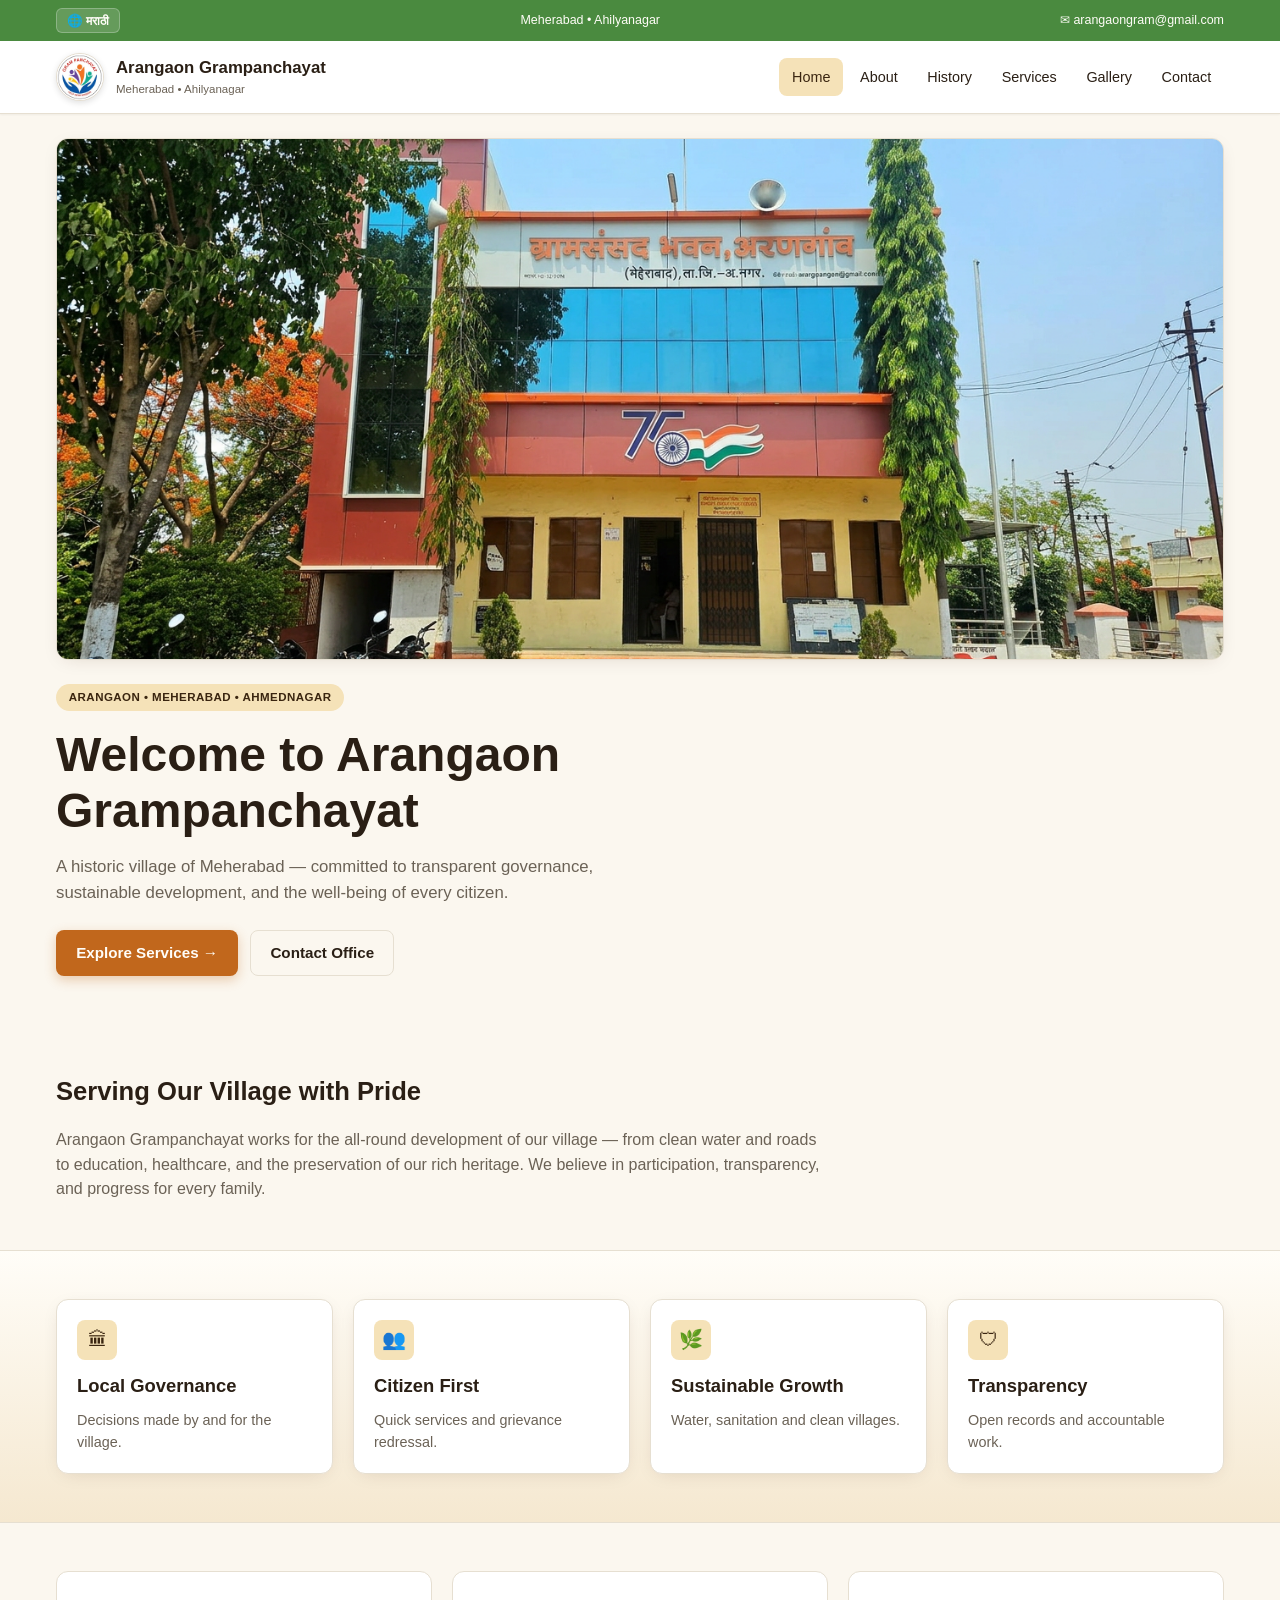
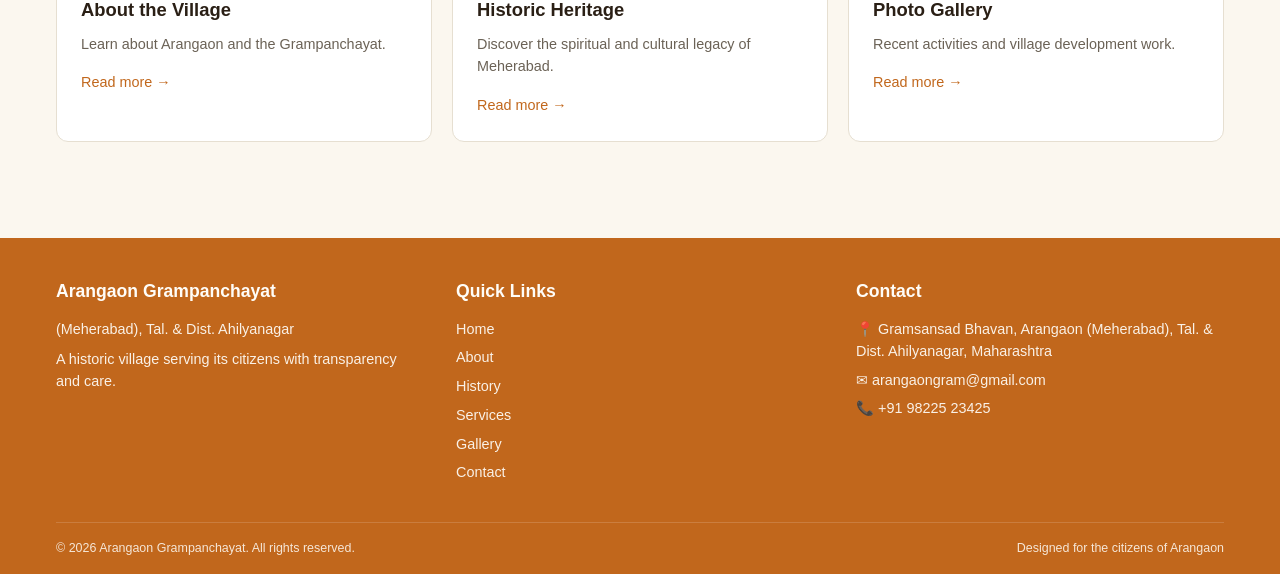
==== commit 290405c8: "Add files via upload" ====
--- a/index.html
+++ b/index.html
@@ -11,6 +11,7 @@
 <body>
 <div class="utility">
   <div class="container">
+    <button id="lang-toggle" type="button" data-i18n-skip style="background:rgba(255,255,255,0.15);color:inherit;border:1px solid rgba(255,255,255,0.25);padding:4px 10px;border-radius:6px;font-size:0.78rem;cursor:pointer;font-weight:600;">🌐 मराठी</button>
     <span>Meherabad • Ahilyanagar</span>
     <a href="mailto:arangaongram@gmail.com">✉ arangaongram@gmail.com</a>
   </div>
@@ -100,5 +101,6 @@
     </div>
   </div>
 </footer>
+<script src="assets/i18n.js"></script>
 </body>
 </html>
